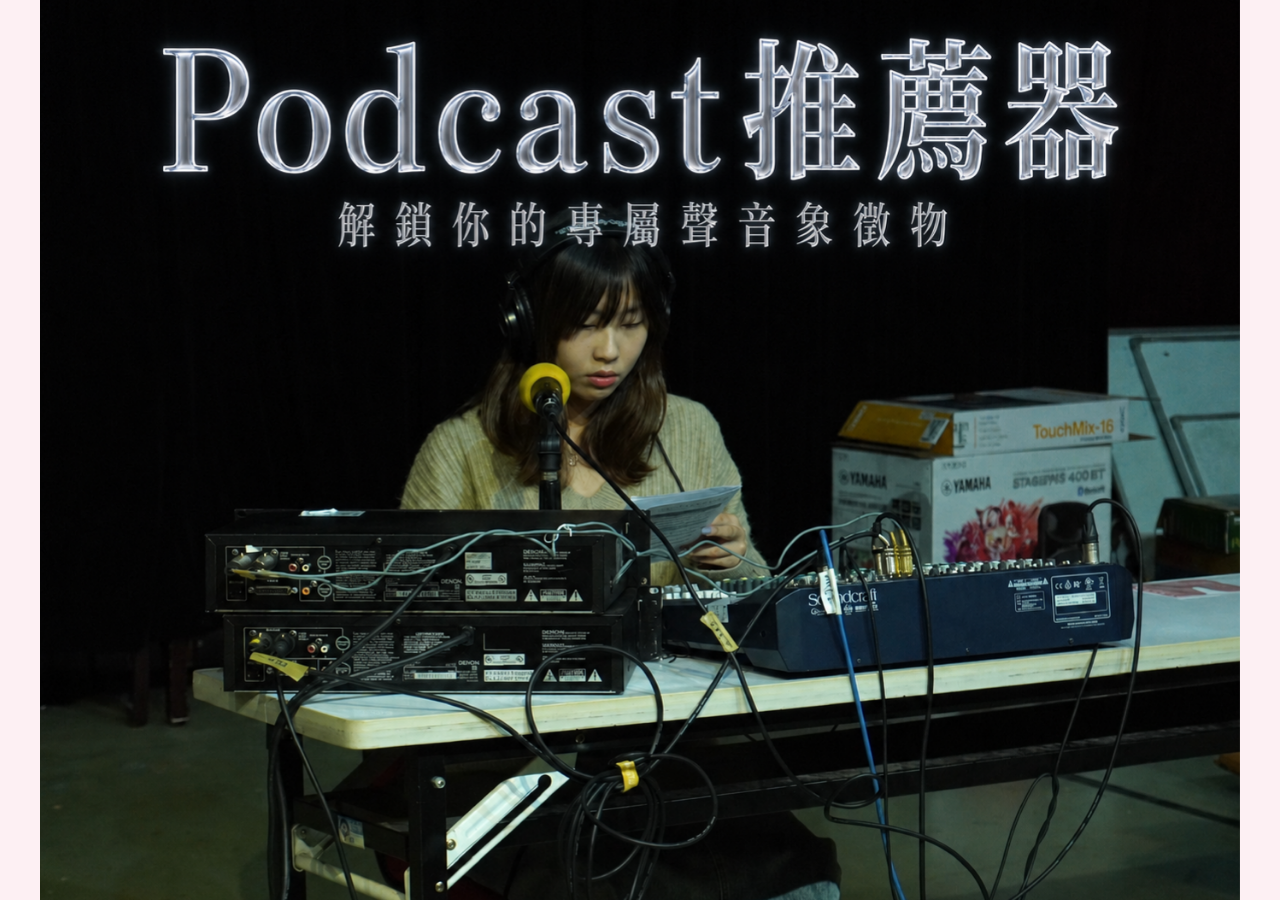
==== podcast-soul-quiz-pz.html @ 43066eaa "Add files via upload" ====
<!DOCTYPE html>
<html lang="zh-Hant">
<head>
<meta charset="utf-8"/>
<meta content="width=device-width, initial-scale=1.0" name="viewport"/>
<title>你是哪一種聲音象徵物？</title>
<link href="https://fonts.googleapis.com/css2?family=Noto+Serif+TC:wght@300;400;500;700&family=DM+Sans:ital,opsz,wght@0,9..40,300;0,9..40,400;0,9..40,500&display=swap" rel="stylesheet"/>
<style>
:root {
  --bg:        #fdf0f3;
  --bg-card:   rgba(255,248,252,0.95);
  --ink:       #2a1520;
  --ink-dim:   rgba(42,21,32,0.58);
  --ink-ghost: rgba(42,21,32,0.28);
  --rose:      #c24878;
  --rose-deep: #8f2850;
  --rose-pale: rgba(194,72,120,0.09);
  --rose-line: rgba(194,72,120,0.26);
  --line:      rgba(42,21,32,0.11);
  --line-s:    rgba(42,21,32,0.2);
  --font-serif: "Noto Serif TC","Georgia",serif;
  --font-sans:  "DM Sans","Noto Sans TC","PingFang TC",sans-serif;
}
*{box-sizing:border-box;margin:0;padding:0;}
html,body{
  width:100%;height:100%;
  font-family:var(--font-sans);color:var(--ink);
  background:transparent;line-height:1.8;letter-spacing:0.025em;overflow:hidden;
}
button{font:inherit;cursor:pointer;background:none;border:none;}

.quiz-wrap{
  width:100%;min-height:100%;background:var(--bg);
  background-image:url("data:image/svg+xml,%3Csvg xmlns='http://www.w3.org/2000/svg' width='200' height='200'%3E%3Cfilter id='n'%3E%3CfeTurbulence type='fractalNoise' baseFrequency='0.85' numOctaves='4' stitchTiles='stitch'/%3E%3CfeColorMatrix type='saturate' values='0'/%3E%3C/filter%3E%3Crect width='200' height='200' filter='url(%23n)' opacity='0.035'/%3E%3C/svg%3E");
  overflow:visible;
}

.view{
  width:100%;display:flex;flex-direction:column;
  padding:clamp(20px,3.5vw,44px) clamp(22px,4.5vw,56px);
  animation:viewIn 0.22s ease both;
}
@keyframes viewIn{from{opacity:0;transform:translateY(8px);}to{opacity:1;transform:translateY(0);}}

.kicker{
  display:inline-flex;align-items:center;gap:10px;
  color:var(--rose);font-size:0.62rem;font-weight:600;
  letter-spacing:0.28em;text-transform:uppercase;margin-bottom:10px;
}
.kicker::before,.kicker::after{content:"";width:28px;height:1px;background:linear-gradient(90deg,var(--rose),transparent);}
.kicker::after{background:linear-gradient(270deg,var(--rose),transparent);}

h2{font-family:var(--font-serif);font-size:clamp(1.45rem,3.8vw,2.1rem);line-height:1.22;color:var(--ink);font-weight:700;letter-spacing:0.01em;margin-bottom:6px;}
h3{font-family:var(--font-serif);font-size:clamp(1.05rem,2.6vw,1.38rem);line-height:1.3;color:var(--ink);font-weight:500;letter-spacing:0.01em;}
p{color:var(--ink-dim);font-size:0.92rem;line-height:1.75;text-align:justify;text-justify:inter-ideograph;}

.landing-view{padding-top:clamp(22px,4vw,40px);padding-bottom:clamp(22px,4vw,40px);}
.intro-copy{max-width:540px;margin-top:12px;}

.soundwave{display:flex;align-items:flex-end;gap:5px;height:44px;margin:14px 0 10px;}
.soundwave span{
  width:3px;border-radius:2px;
  background:linear-gradient(180deg,var(--rose-deep),var(--rose));
  opacity:0.55;animation:pulseBar 1.6s ease-in-out infinite;transform-origin:bottom;
}
.soundwave span:nth-child(1){height:14px;}
.soundwave span:nth-child(2){height:30px;animation-delay:.12s;}
.soundwave span:nth-child(3){height:44px;animation-delay:.24s;}
.soundwave span:nth-child(4){height:24px;animation-delay:.36s;}
.soundwave span:nth-child(5){height:38px;animation-delay:.48s;}
.soundwave span:nth-child(6){height:18px;animation-delay:.6s;}
.soundwave span:nth-child(7){height:34px;animation-delay:.08s;}
.soundwave span:nth-child(8){height:10px;animation-delay:.44s;}
@keyframes pulseBar{0%,100%{transform:scaleY(0.5);opacity:0.28;}50%{transform:scaleY(1);opacity:0.7;}}

.actions{display:flex;flex-wrap:wrap;gap:10px;margin-top:20px;}
.primary-btn{
  padding:11px 22px;color:#fff;background:var(--rose);
  border:1px solid rgba(143,40,80,0.4);border-radius:0;
  font-weight:600;font-size:0.9rem;letter-spacing:0.06em;
  box-shadow:3px 3px 0 rgba(143,40,80,0.18);
  transition:background 0.14s,box-shadow 0.14s;
}
.primary-btn:hover{background:var(--rose-deep);box-shadow:4px 4px 0 rgba(143,40,80,0.28);}
.ghost-btn{
  padding:9px 16px;color:var(--rose);background:var(--rose-pale);
  border:1px solid var(--rose-line);border-radius:0;
  font-size:0.84rem;letter-spacing:0.04em;
  transition:background 0.14s;
}
.ghost-btn:hover{background:rgba(194,72,120,0.16);}

.top-row{display:flex;justify-content:space-between;align-items:center;gap:12px;margin-bottom:12px;}
.question-count{color:var(--rose);font-size:0.68rem;font-weight:700;letter-spacing:0.18em;white-space:nowrap;}
.progress{height:2px;margin-bottom:16px;overflow:hidden;background:rgba(194,72,120,0.12);}
.progress-inner{height:100%;width:var(--progress,0%);background:linear-gradient(90deg,var(--rose-deep),var(--rose));transition:width 0.3s ease;}

.options-list{display:grid;gap:7px;margin-top:16px;}
.option-btn{
  width:100%;display:grid;grid-template-columns:minmax(0,1fr) 18px;
  gap:10px;align-items:center;padding:11px 14px;
  color:var(--ink);background:var(--bg-card);
  border:1px solid var(--line);border-radius:0;
  box-shadow:2px 2px 0 rgba(194,72,120,0.06);text-align:left;
  transition:background 0.13s,border-color 0.13s,box-shadow 0.13s;
}
.option-btn:hover{background:var(--rose-pale);border-color:var(--rose-line);box-shadow:3px 3px 0 rgba(194,72,120,0.14);}
.option-btn.is-selected{background:rgba(194,72,120,0.12);border-color:var(--rose);box-shadow:3px 3px 0 rgba(194,72,120,0.2);}
.option-btn.is-disabled{pointer-events:none;}
.option-title{display:block;font-weight:600;font-size:0.9rem;line-height:1.4;}
.option-hint{display:block;margin-top:2px;color:var(--ink-ghost);font-size:0.8rem;}
.option-dot{
  width:16px;height:16px;flex-shrink:0;
  border:1.5px solid var(--line-s);border-radius:50%;background:transparent;
  transition:background 0.13s,border-color 0.13s;
}
.option-btn.is-selected .option-dot{background:var(--rose);border-color:var(--rose);box-shadow:inset 0 0 0 3px var(--bg-card);}

/* ── RESULT ── */
.result-view{padding:10px 18px 12px;}
.result-view .actions{margin-top:10px;justify-content:flex-end;gap:8px;}
.result-view .primary-btn,.result-view .ghost-btn{padding:7px 12px;font-size:0.72rem;box-shadow:2px 2px 0 rgba(143,40,80,0.14);} 
.result-head{display:grid;grid-template-columns:46px 1fr;gap:10px;align-items:center;margin:2px 0 8px;}
.result-icon{
  width:46px;height:46px;flex-shrink:0;
  display:grid;place-items:center;
  border:1px solid var(--rose-line);background:var(--rose-pale);font-size:1.45rem;
}
.result-title{font-size:1.02rem;color:var(--ink);font-family:var(--font-serif);line-height:1.18;margin-bottom:1px;}
.result-subtitle{margin-top:1px;color:var(--rose);font-family:var(--font-serif);font-size:0.72rem;line-height:1.32;}

.result-grid{display:grid;grid-template-columns:0.95fr 1.05fr;gap:8px;margin:0 0 8px;align-items:start;}
.result-stack{display:grid;gap:6px;align-content:start;}
.result-panel{padding:8px 10px;border:1px solid var(--rose-line);border-top:2px solid var(--rose);background:var(--bg-card);}
.panel-title{display:block;margin-bottom:5px;color:var(--rose-deep);font-size:0.6rem;font-weight:700;letter-spacing:0.14em;text-transform:uppercase;}
.result-panel p,.result-panel ul{font-size:0.72rem;line-height:1.5;color:var(--ink-dim);}
.recommend-list{padding-left:1.1em;}
.recommend-list li{margin-bottom:3px;}

/* Podcast推薦 */
.recommendation-grid{display:grid;gap:4px;}
.podcast-rec-card{
  display:grid;grid-template-columns:30px 1fr auto;
  gap:6px;align-items:center;padding:5px 7px;
  border:1px solid var(--line);background:rgba(255,248,252,0.7);
  color:var(--ink);text-decoration:none;transition:background 0.13s,border-color 0.13s;
}
.podcast-rec-card:hover{background:var(--rose-pale);border-color:var(--rose-line);}
.podcast-cover-slot{width:30px;height:30px;flex-shrink:0;border:1px solid var(--line);overflow:hidden;display:grid;place-items:center;}
.podcast-cover-slot img{width:100%;height:100%;object-fit:cover;}
.cover-placeholder{font-size:0.45rem;color:var(--ink-ghost);letter-spacing:0.06em;}
.podcast-rec-title{display:block;font-size:0.66rem;font-weight:600;line-height:1.22;color:var(--ink);}
.podcast-rec-reason{display:block;font-size:0.58rem;color:var(--ink-dim);line-height:1.18;margin-top:1px;}
.podcast-rec-link{font-size:0.54rem;color:var(--rose);white-space:nowrap;}
.spotify-source-note{font-size:0.54rem;color:var(--ink-ghost);margin-top:4px;text-align:right;}

/* ── 特質雷達（全新設計）── */
.radar-panel {
  padding: 8px 10px 8px;
  border: 1px solid var(--rose-line);
  border-top: 2px solid var(--rose);
  background: var(--bg-card);
}
.radar-panel .panel-title { margin-bottom: 4px; }

/* 六維度bar chart */
.radar-bars { display: grid; gap: 9px; }
.radar-row { display: grid; grid-template-columns: 68px 1fr 28px; gap: 8px; align-items: center; }
.radar-label {
  font-size: 0.72rem; font-weight: 600; color: var(--ink-dim);
  white-space: nowrap; overflow: hidden; text-overflow: ellipsis;
  line-height: 1.2;
}
.radar-track {
  height: 6px; background: rgba(194,72,120,0.10); border-radius: 0; overflow: hidden; position: relative;
}
.radar-fill {
  height: 100%; width: 0%; border-radius: 0;
  background: linear-gradient(90deg, var(--rose-deep), var(--rose));
  transition: width 0.7s cubic-bezier(0.22,1,0.36,1);
  position: relative;
}
/* 高值時加強色 */
.radar-fill.high { background: linear-gradient(90deg, var(--rose-deep), #e05590); }
.radar-fill.low  { background: linear-gradient(90deg, rgba(143,40,80,0.5), rgba(194,72,120,0.5)); }
.radar-val {
  font-size: 0.7rem; font-weight: 700; color: var(--rose);
  text-align: right; white-space: nowrap;
}

/* 兩極標籤 */
.radar-poles {
  display: flex; justify-content: space-between;
  margin-top: 6px; padding-top: 5px;
  border-top: 1px solid var(--rose-line);
}
.radar-poles span { font-size: 0.58rem; color: var(--ink-ghost); letter-spacing: 0.06em; }

/* 雷達六邊形SVG */
.radar-hex-wrap {
  display: flex; justify-content: center; align-items: center;
  margin: 0; padding: 0; min-height: 136px;
}
.radar-hex-wrap svg { overflow: visible; }

/* 剖析摘要 */
.radar-summary {
  margin-top: 10px; padding: 9px 11px;
  border-left: 2px solid var(--rose);
  background: rgba(194,72,120,0.05);
  font-size: 0.78rem; line-height: 1.65; color: var(--ink-dim);
}
.radar-summary strong { color: var(--rose-deep); font-weight: 700; }

/* Toast */
.toast{
  position:fixed;left:50%;bottom:20px;transform:translateX(-50%) translateY(10px);
  padding:8px 16px;
  border:1px solid var(--rose-line);background:var(--bg-card);color:var(--rose);
  box-shadow:3px 3px 0 rgba(194,72,120,0.12);
  opacity:0;transition:opacity 0.18s,transform 0.18s;pointer-events:none;
  font-size:0.8rem;font-weight:600;white-space:nowrap;z-index:200;
}
.toast.is-visible{opacity:1;transform:translateX(-50%) translateY(0);}

/* ── 分享Modal ── */
.share-overlay{
  position:fixed;inset:0;z-index:100;
  background:rgba(42,21,32,0.5);backdrop-filter:blur(4px);
  display:flex;align-items:flex-end;justify-content:center;
  opacity:0;transition:opacity 0.22s ease;pointer-events:none;
}
.share-overlay.is-open{opacity:1;pointer-events:auto;}
.share-sheet{
  width:min(750px,100%);background:var(--bg-card);
  border:1px solid var(--rose-line);border-bottom:none;
  box-shadow:0 -4px 32px rgba(143,40,80,0.14);
  padding:18px 20px 32px;
  transform:translateY(100%);
  transition:transform 0.3s cubic-bezier(0.22,1,0.36,1);
  position:relative;
}
.share-overlay.is-open .share-sheet{transform:translateY(0);}
.share-handle{width:36px;height:3px;background:var(--rose-line);border-radius:99px;margin:0 auto 14px;}
.share-title{font-family:var(--font-serif);font-size:0.92rem;font-weight:700;color:var(--ink);letter-spacing:0.04em;margin-bottom:14px;text-align:center;}
.share-close{position:absolute;top:14px;right:14px;width:24px;height:24px;display:grid;place-items:center;color:var(--ink-ghost);font-size:1rem;cursor:pointer;border:none;background:none;padding:0;font-family:var(--font-sans);}
.share-close:hover{color:var(--rose);}
.share-card-wrap{display:flex;justify-content:center;margin-bottom:16px;}
#shareCardCanvas{display:block;max-width:100%;height:auto;border:1px solid var(--rose-line);box-shadow:3px 3px 0 rgba(194,72,120,0.10);}
.share-platforms{display:grid;grid-template-columns:repeat(4,1fr);gap:8px;margin-bottom:10px;}
.share-plat-btn{display:flex;flex-direction:column;align-items:center;gap:5px;padding:9px 4px 7px;border:1px solid var(--line);background:rgba(255,248,252,0.85);border-radius:0;cursor:pointer;font-family:var(--font-sans);transition:background 0.13s,border-color 0.13s,box-shadow 0.13s;}
.share-plat-btn:hover{background:var(--rose-pale);border-color:var(--rose-line);box-shadow:2px 2px 0 rgba(194,72,120,0.12);}
.share-plat-btn svg{width:26px;height:26px;display:block;flex-shrink:0;}
.share-plat-label{font-size:0.63rem;color:var(--ink-dim);font-weight:600;letter-spacing:0.04em;}
.share-download-btn{width:100%;padding:10px;background:transparent;color:var(--rose);border:1px solid var(--rose-line);border-radius:0;cursor:pointer;font-size:0.8rem;font-weight:600;letter-spacing:0.06em;font-family:var(--font-sans);text-align:center;transition:background 0.13s;}
.share-download-btn:hover{background:var(--rose-pale);}
.share-hint{font-size:0.67rem;color:var(--ink-ghost);text-align:center;margin-top:9px;line-height:1.55;display:none;}
.share-hint.is-visible{display:block;}
@media(max-width:400px){.share-platforms{gap:6px;}.share-plat-btn{padding:7px 2px 5px;}.share-plat-label{font-size:0.58rem;}}
/* 選項波紋回饋 */
@keyframes rippleOut{
  0%  { transform:scale(0.3); opacity:0.5; }
  100%{ transform:scale(2.8); opacity:0;   }
}

@media(max-width:580px){
  .result-grid{grid-template-columns:1fr;}
  .result-head{grid-template-columns:46px 1fr;gap:10px;}
  .result-icon{width:46px;height:46px;font-size:1.5rem;}
  .view{padding:16px 18px;}
  .radar-row{grid-template-columns:60px 1fr 24px;}
}
@media(prefers-reduced-motion:reduce){
  *,*::before,*::after{animation-duration:.001ms !important;transition-duration:.001ms !important;}
}

/* ── 4:3 wrapper ── */
html, body {
  width: 100% !important;
  height: 100% !important;
  overflow: hidden !important;
  margin: 0; padding: 0;
}
.aspect-shell {
  position: relative;
  width: 100%;
  height: 100%;
  display: flex;
  align-items: center;
  justify-content: center;
  background: var(--bg);
  overflow: hidden;
}
.aspect-inner {
  position: relative;
  width: min(100%, calc(100vh * 4 / 3));
  height: min(100%, calc(100vw * 3 / 4));
  overflow: hidden;
}
/* Cover screen */
#cover-screen {
  position: absolute;
  inset: 0;
  z-index: 9999;
  cursor: pointer;
  background: #000;
  display: flex;
  align-items: center;
  justify-content: center;
  transition: opacity 0.5s ease;
}
#cover-screen img {
  width: 100%;
  height: 100%;
  object-fit: cover;
  display: block;
}
#cover-screen.hidden {
  opacity: 0;
  pointer-events: none;
}
/* Quiz wrap fills the inner box */
.quiz-wrap {
  position: absolute !important;
  inset: 0 !important;
  width: 100% !important;
  min-height: 100% !important;
  overflow-y: auto !important;
  overflow-x: hidden !important;
}
</style>

<style data-patch="quiz-result-v20-layout">
/* ====================================================
   結果頁完整佈局修正v20
   核心問題：height傳遞鏈斷裂，flex:1無法撐開
   解法：在容器鏈每一層明確設定高度
   ==================================================== */

/* 確保容器鏈有明確高度 */
html, body { overflow: hidden !important; }
.quiz-wrap {
  overflow: hidden !important;
  height: 100% !important;
  display: flex !important;
  flex-direction: column !important;
}
.view {
  height: 100% !important;
  padding: clamp(10px, 2vw, 20px) clamp(14px, 3vw, 32px) !important;
  box-sizing: border-box !important;
}

/* 結果頁：flex column，明確撐滿 */
.result-view {
  height: 100% !important;
  display: flex !important;
  flex-direction: column !important;
  gap: 6px !important;
  overflow: hidden !important;
  box-sizing: border-box !important;
}

/* ── 標題列（固定高度）── */
.result-head {
  display: grid !important;
  grid-template-columns: 40px 1fr !important;
  gap: 8px !important;
  align-items: center !important;
  margin: 0 !important;
  flex: 0 0 auto !important;
}
.result-icon {
  width: 40px !important;
  height: 40px !important;
  font-size: 1.2rem !important;
}
.result-kicker {
  display: block;
  font-size: 0.55rem;
  font-weight: 700;
  letter-spacing: 0.2em;
  text-transform: uppercase;
  color: var(--rose);
  line-height: 1;
  margin-bottom: 2px;
}
.result-title {
  font-size: 0.92rem !important;
  margin: 0 !important;
  line-height: 1.2 !important;
}
.result-subtitle {
  font-size: 0.64rem !important;
  margin-top: 1px !important;
  line-height: 1.3 !important;
}

/* ── 人格側寫（固定高度）── */
.result-desc-panel {
  padding: 6px 10px !important;
  flex: 0 0 auto !important;
}
.result-desc-panel .panel-title {
  margin-bottom: 3px !important;
}
.result-desc-panel p {
  font-size: 0.68rem !important;
  line-height: 1.45 !important;
  margin: 0 !important;
  display: -webkit-box !important;
  -webkit-line-clamp: 3 !important;
  -webkit-box-orient: vertical !important;
  overflow: hidden !important;
}

/* ── 下半並排（flex:1填滿剩餘）── */
.result-bottom-grid {
  display: grid !important;
  grid-template-columns: 1fr 1.05fr !important;
  gap: 7px !important;
  flex: 1 1 auto !important;
  min-height: 0 !important;
  overflow: hidden !important;
}

/* ── 雷達面板 ── */
.result-view .radar-panel {
  padding: 6px 8px !important;
  margin: 0 !important;
  display: flex !important;
  flex-direction: column !important;
  min-height: 0 !important;
  overflow: hidden !important;
  box-sizing: border-box !important;
}
.result-view .radar-panel .panel-title {
  flex: 0 0 auto !important;
  margin-bottom: 4px !important;
}
.result-view .radar-hex-wrap {
  flex: 1 1 auto !important;
  min-height: 0 !important;
  display: flex !important;
  align-items: center !important;
  justify-content: center !important;
}
.result-view .radar-hex-wrap svg {
  width: auto !important;
  height: auto !important;
  max-width: 100% !important;
  max-height: 180px !important;
}

/* ── 推薦面板 ── */
.rec-panel {
  padding: 6px 8px !important;
  display: flex !important;
  flex-direction: column !important;
  min-height: 0 !important;
  overflow: hidden !important;
  box-sizing: border-box !important;
}
.rec-panel .panel-title {
  flex: 0 0 auto !important;
  margin-bottom: 4px !important;
}
.rec-panel .recommendation-grid {
  flex: 1 1 auto !important;
  min-height: 0 !important;
  overflow: hidden !important;
  display: grid !important;
  grid-template-rows: repeat(4, 1fr) !important;
  gap: 3px !important;
}
/* 每張卡片固定比例 */
.result-view .podcast-rec-card {
  padding: 3px 6px !important;
  grid-template-columns: 26px 1fr auto !important;
  gap: 5px !important;
  min-height: 0 !important;
  overflow: hidden !important;
}
.result-view .podcast-cover-slot {
  width: 26px !important;
  height: 26px !important;
}
.result-view .podcast-rec-title {
  font-size: 0.6rem !important;
  line-height: 1.2 !important;
}
.result-view .podcast-rec-reason {
  font-size: 0.52rem !important;
  line-height: 1.1 !important;
  margin-top: 0 !important;
}
.result-view .podcast-rec-link {
  font-size: 0.5rem !important;
}
.rec-panel .spotify-source-note {
  flex: 0 0 auto !important;
  margin-top: 2px !important;
  font-size: 0.5rem !important;
}

/* ── 按鈕（固定高度）── */
.result-view .actions {
  flex: 0 0 auto !important;
  display: flex !important;
  justify-content: flex-end !important;
  gap: 7px !important;
  margin: 0 !important;
}
.result-view .primary-btn,
.result-view .ghost-btn {
  padding: 6px 12px !important;
  font-size: 0.7rem !important;
}
</style>


<style data-patch="disable-episode-card-clicks-v180">
a.spotify-episode[data-disabled-link="true"],
a.sequential-episode-card[data-disabled-link="true"],
.spotify-next-gate > a[data-disabled-link="true"],
.spotify-sequential-card-wrap > a[data-disabled-link="true"] {
  pointer-events: none !important;
  cursor: default !important;
}
a.spotify-episode[data-disabled-link="true"]:focus,
a.sequential-episode-card[data-disabled-link="true"]:focus {
  outline: none !important;
}
</style>


<style data-patch="hide-all-stars-v181">
/* hide decorative star icons globally without affecting layout */
.sv-corner,
.article-section::before,
.article-section::after,
[class*="star"]:not(script):not(style),
[class*="corner-star"]:not(script):not(style),
[class*="star"]::before,
[class*="star"]::after {
  opacity: 0 !important;
  visibility: hidden !important;
}
.sv-corner,
[class*="star"]:not(script):not(style),
[class*="corner-star"]:not(script):not(style) {
  display: none !important;
}
.article-section::before,
.article-section::after,
[class*="star"]::before,
[class*="star"]::after {
  content: none !important;
  display: none !important;
}
</style>


<style data-patch="quiz-result-proportions-v208">
/* v208：修正結果頁物件過扁，讓各區塊更接近容器高度比例 */
.result-view {
  padding: 14px 22px 16px !important;
  gap: 10px !important;
}
.result-head {
  grid-template-columns: 54px 1fr !important;
  gap: 12px !important;
}
.result-icon {
  width: 54px !important;
  height: 54px !important;
  font-size: 1.7rem !important;
}
.result-kicker {
  font-size: 0.62rem !important;
  margin-bottom: 3px !important;
}
.result-title {
  font-size: 1.08rem !important;
  line-height: 1.2 !important;
}
.result-subtitle {
  font-size: 0.76rem !important;
  line-height: 1.36 !important;
  margin-top: 2px !important;
}
.result-desc-panel {
  padding: 10px 12px !important;
}
.result-desc-panel .panel-title,
.result-view .radar-panel .panel-title,
.rec-panel .panel-title {
  font-size: 0.66rem !important;
  margin-bottom: 6px !important;
}
.result-desc-panel p {
  font-size: 0.74rem !important;
  line-height: 1.62 !important;
  -webkit-line-clamp: 4 !important;
}
.result-bottom-grid {
  gap: 10px !important;
  align-items: stretch !important;
}
.result-view .radar-panel,
.result-view .rec-panel {
  height: 100% !important;
}
.result-view .radar-panel {
  padding: 10px 12px !important;
}
.result-view .radar-hex-wrap {
  flex: 1 1 auto !important;
  min-height: 250px !important;
  height: 100% !important;
  padding: 2px 0 !important;
}
.result-view .radar-hex-wrap svg {
  width: 84% !important;
  height: 84% !important;
  max-width: 84% !important;
  max-height: 84% !important;
  margin: auto !important;
}
.rec-panel {
  padding: 10px 12px !important;
}
.rec-panel .recommendation-grid {
  gap: 6px !important;
  grid-template-rows: repeat(4, minmax(0, 1fr)) !important;
}
.result-view .podcast-rec-card {
  height: 100% !important;
  min-height: 52px !important;
  grid-template-columns: 44px 1fr auto !important;
  gap: 8px !important;
  padding: 8px 10px !important;
  align-items: stretch !important;
}
.result-view .podcast-cover-slot {
  width: 44px !important;
  min-width: 44px !important;
  height: 100% !important;
  min-height: 44px !important;
}
.result-view .podcast-cover-slot img {
  width: 100% !important;
  height: 100% !important;
  object-fit: cover !important;
}
.result-view .podcast-rec-title {
  font-size: 0.72rem !important;
  line-height: 1.28 !important;
}
.result-view .podcast-rec-reason {
  font-size: 0.62rem !important;
  line-height: 1.28 !important;
  margin-top: 2px !important;
}
.result-view .podcast-rec-link {
  display: flex !important;
  align-items: center !important;
  height: 100% !important;
  font-size: 0.58rem !important;
}
.rec-panel .spotify-source-note {
  margin-top: 5px !important;
  font-size: 0.56rem !important;
}
.result-view .actions {
  gap: 10px !important;
}
.result-view .primary-btn,
.result-view .ghost-btn {
  padding: 8px 14px !important;
  font-size: 0.76rem !important;
}
@media (max-width: 580px) {
  .result-view {
    padding: 12px 16px 14px !important;
  }
  .result-view .radar-hex-wrap {
    min-height: 210px !important;
  }
  .result-view .podcast-rec-card {
    min-height: 48px !important;
    grid-template-columns: auto 1fr auto !important;
  }
  .result-view .podcast-cover-slot {
    width: auto !important;
    min-width: 38px !important;
    min-height: 38px !important;
    aspect-ratio: 1 / 1 !important;
  }
}
</style>


<style data-patch="quiz-result-square-podcast-covers-v210">
.result-view .podcast-rec-card {
  grid-template-columns: auto 1fr auto !important;
}
.result-view .podcast-cover-slot {
  width: auto !important;
  min-width: 44px !important;
  height: 100% !important;
  min-height: 44px !important;
  aspect-ratio: 1 / 1 !important;
  justify-self: start !important;
  align-self: stretch !important;
}
@media (max-width: 580px) {
  .result-view .podcast-rec-card {
    grid-template-columns: auto 1fr auto !important;
  }
  .result-view .podcast-cover-slot {
    width: auto !important;
    min-width: 38px !important;
    min-height: 38px !important;
    aspect-ratio: 1 / 1 !important;
  }
}
</style>


<style data-patch="quiz-result-text-bigger-v211">
/* v211：放大結果頁區塊標題與推薦podcast標題 */
.result-desc-panel .panel-title,
.result-view .radar-panel .panel-title,
.result-view .rec-panel .panel-title {
  font-size: 0.76rem !important;
  letter-spacing: 0.12em !important;
}
.result-view .podcast-rec-title {
  font-size: 0.82rem !important;
  line-height: 1.3 !important;
}
@media (max-width: 580px) {
  .result-desc-panel .panel-title,
  .result-view .radar-panel .panel-title,
  .result-view .rec-panel .panel-title {
    font-size: 0.72rem !important;
  }
  .result-view .podcast-rec-title {
    font-size: 0.76rem !important;
  }
}
</style>


<style data-patch="quiz-result-text-bigger-v212">
/* v212：再放大結果頁三個區塊標題，並微調推薦podcast標題 */
.result-desc-panel .panel-title,
.result-view .radar-panel .panel-title,
.result-view .rec-panel .panel-title {
  font-size: 0.9rem !important;
  line-height: 1.25 !important;
  letter-spacing: 0.1em !important;
}
.result-view .podcast-rec-title {
  font-size: 0.86rem !important;
  line-height: 1.32 !important;
}
@media (max-width: 580px) {
  .result-desc-panel .panel-title,
  .result-view .radar-panel .panel-title,
  .result-view .rec-panel .panel-title {
    font-size: 0.82rem !important;
  }
  .result-view .podcast-rec-title {
    font-size: 0.8rem !important;
  }
}
</style>


<style data-patch="quiz-result-podcast-title-tune-v213">
/* v213：推薦podcast標題略縮小，並讓標題/說明在卡片內上下置中 */
.result-view .podcast-rec-card {
  align-items: center !important;
}
.result-view .podcast-rec-card > span:nth-child(2) {
  align-self: stretch !important;
  display: flex !important;
  flex-direction: column !important;
  justify-content: center !important;
}
.result-view .podcast-rec-title {
  font-size: 0.8rem !important;
  line-height: 1.26 !important;
}
.result-view .podcast-rec-reason {
  margin-top: 2px !important;
}
@media (max-width: 580px) {
  .result-view .podcast-rec-title {
    font-size: 0.76rem !important;
  }
}
</style>


<style data-patch="quiz-serif-font-v214">
/* v214：整個測驗遊戲改為明體／宋體系，讓文字氣質更雅緻 */
:root {
  --font-serif: "Noto Serif TC", "Source Han Serif TC", "Songti TC", "PMingLiU", "MingLiU", serif !important;
  --font-sans: "Noto Serif TC", "Source Han Serif TC", "Songti TC", "PMingLiU", "MingLiU", serif !important;
}

html,
body,
.quiz-wrap,
.view,
button,
input,
textarea,
select,
.kicker,
.result-kicker,
.result-title,
.result-subtitle,
.result-panel,
.panel-title,
.podcast-rec-title,
.podcast-rec-reason,
.podcast-rec-link,
.spotify-source-note,
.primary-btn,
.ghost-btn,
.question-count,
.option-title,
.option-hint,
.radar-label,
.radar-val,
.share-sheet,
.share-title,
.share-plat-label,
.share-download-btn,
.toast {
  font-family: "Noto Serif TC", "Source Han Serif TC", "Songti TC", "PMingLiU", "MingLiU", serif !important;
}

.kicker,
.result-kicker,
.panel-title,
.option-title,
.podcast-rec-title {
  font-weight: 700 !important;
}

.primary-btn,
.ghost-btn,
.podcast-rec-link,
.share-download-btn {
  font-weight: 600 !important;
}
</style>


<style data-patch="quiz-result-desc-shorter-icon-bigger-v215">
/* v215：人格側寫精簡至100字內，並放大左上附圖 */
.result-head {
  grid-template-columns: 84px 1fr !important;
  gap: 14px !important;
  align-items: center !important;
}
.result-icon {
  width: 84px !important;
  height: 84px !important;
  font-size: 3rem !important;
  display: grid !important;
  place-items: center !important;
}
@media (max-width: 580px) {
  .result-head {
    grid-template-columns: 72px 1fr !important;
  }
  .result-icon {
    width: 72px !important;
    height: 72px !important;
    font-size: 2.6rem !important;
  }
}
</style>


<!-- Global serif / Ming-style font patch -->
<style data-patch="global-ming-font-v19">
@import url('https://fonts.googleapis.com/css2?family=Noto+Serif+TC:wght@400;500;600;700;900&display=swap');

:root {
  --ming-font-stack: "Noto Serif TC", "Songti TC", "PMingLiU", "MingLiU", "Songti SC", "Source Han Serif TC", "Source Han Serif", serif;
}

html, body,
h1, h2, h3, h4, h5, h6,
p, span, div, a, li, ul, ol,
label, small, strong, em, blockquote,
figcaption, table, thead, tbody, tfoot, tr, th, td,
section, article, header, footer, nav,
button, input, textarea, select, option {
  font-family: var(--ming-font-stack) !important;
  letter-spacing: 0.01em;
}

/* 保留Font Awesome / icon字型，不要被明體覆蓋 */
.fa, .fas, .far, .fal, .fab, .fa-solid, .fa-regular, .fa-brands,
i[class^="fa-"], i[class*=" fa-"] {
  font-family: "Font Awesome 6 Free", "Font Awesome 6 Brands" !important;
  font-style: normal !important;
}

/* 表單placeholder也統一成明體 */
::placeholder {
  font-family: var(--ming-font-stack) !important;
}
</style>


<style data-patch="episode-title-ming-font-v21">
/* 集數名稱（中間那行）改成更雅緻的明體／宋體 */
.spotify-episode-main h3,
.spotify-episode.sequential-episode-card h3,
.spotify-library-sequential .spotify-episode h3,
.spotify-home .spotify-episode-main h3 {
  font-family: "Noto Serif TC", "Songti TC", "PMingLiU", "MingLiU", "Songti SC", "Source Han Serif TC", "Source Han Serif", serif !important;
  font-weight: 700 !important;
  letter-spacing: 0.015em !important;
  line-height: 1.45 !important;
}
</style>

</head>
<body><div class="aspect-shell"><div class="aspect-inner">
<div id="cover-screen">
  <img src="[data-uri]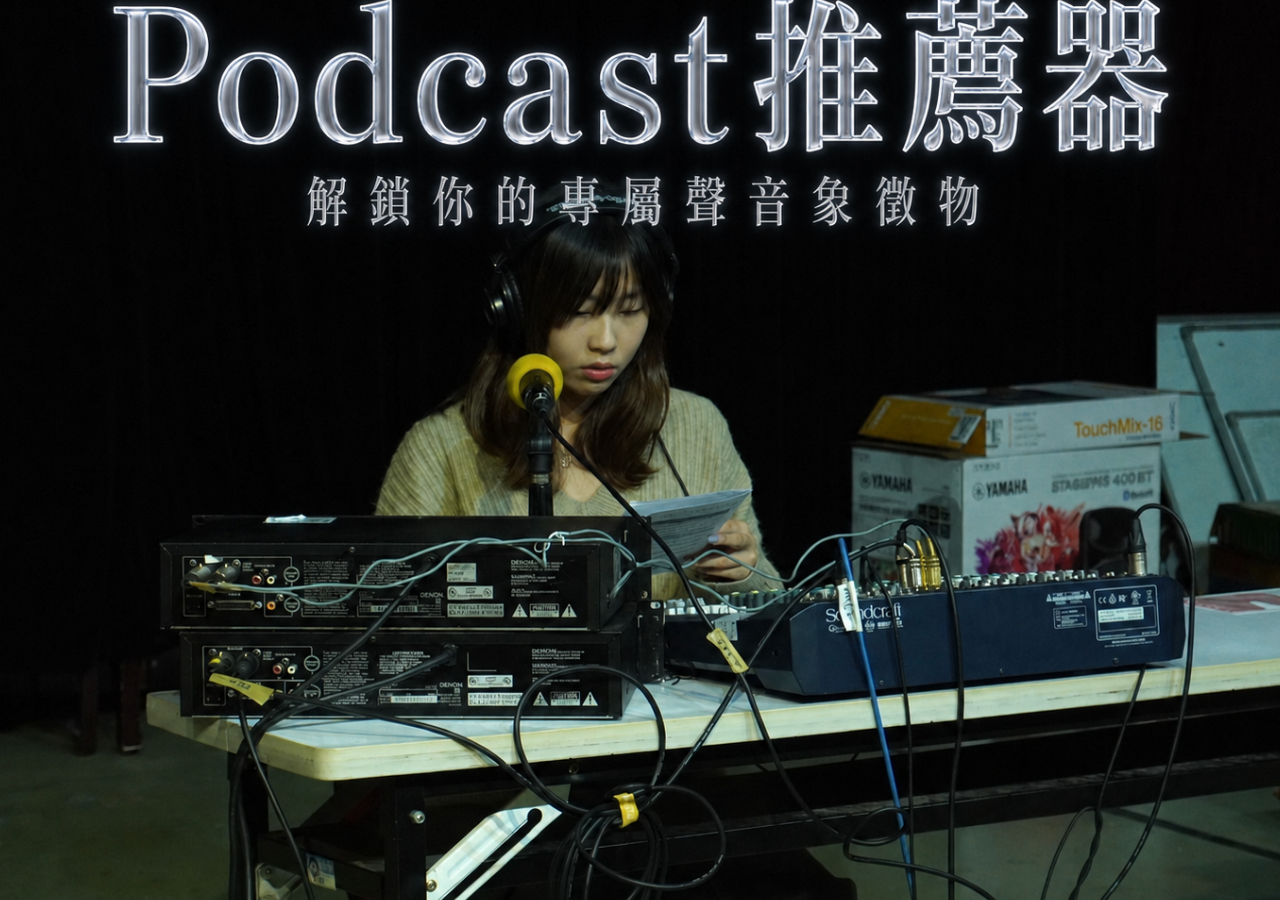
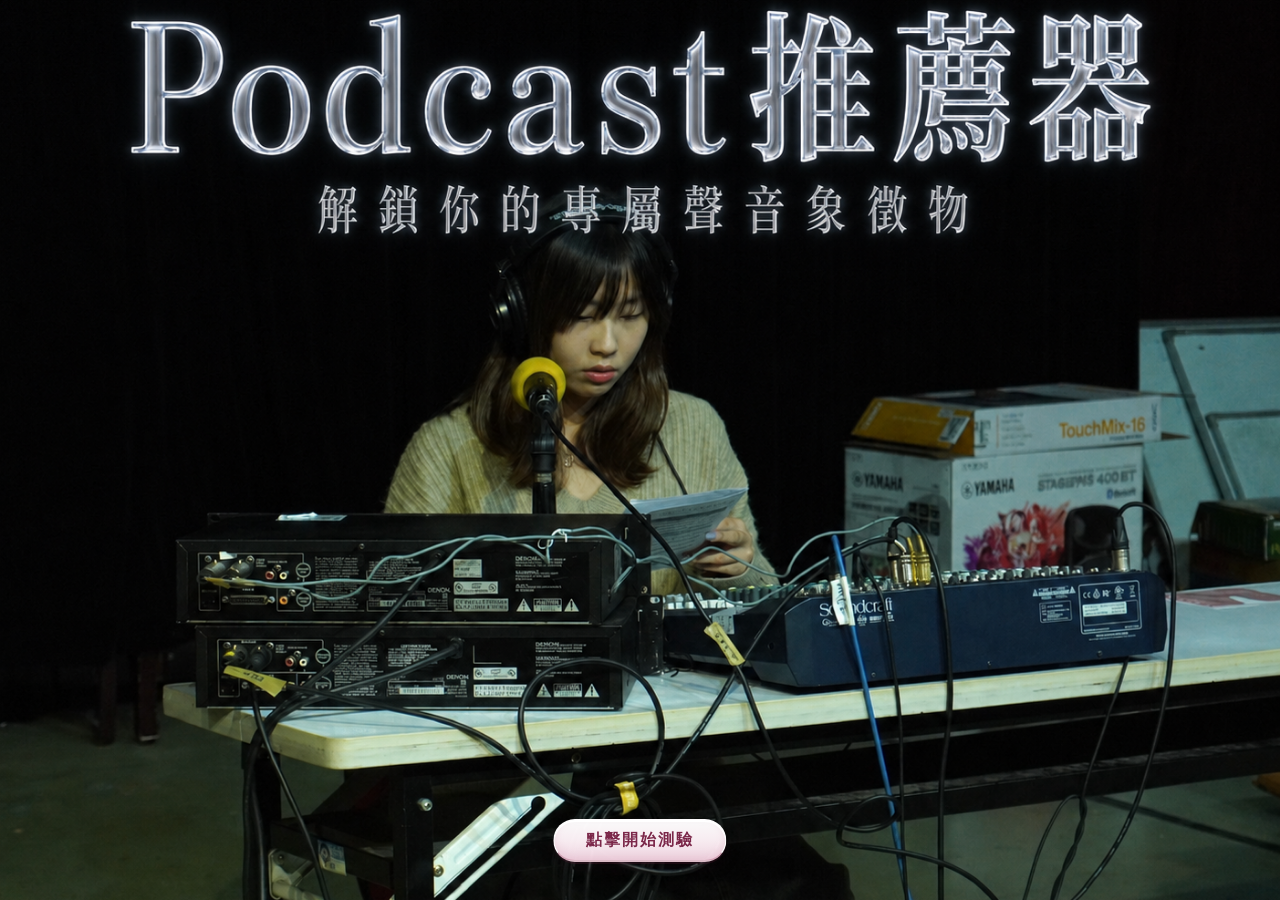
